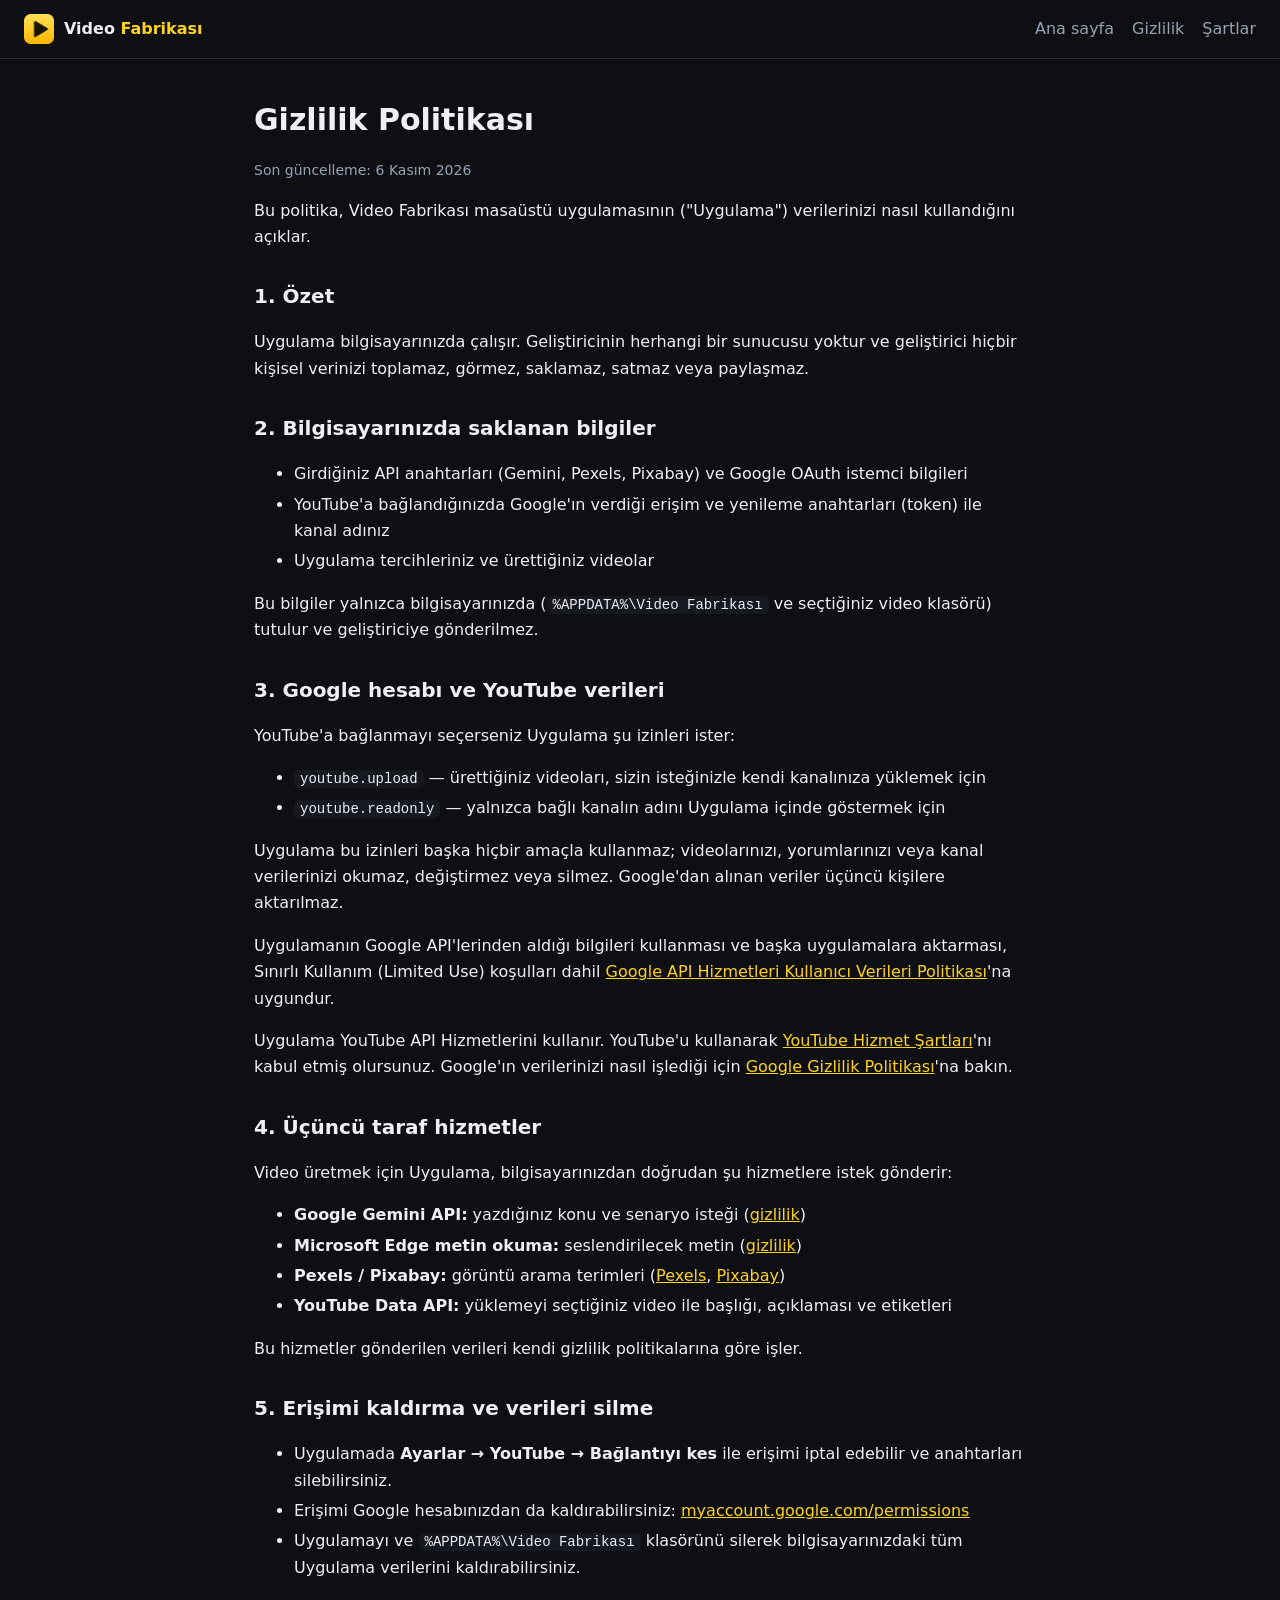
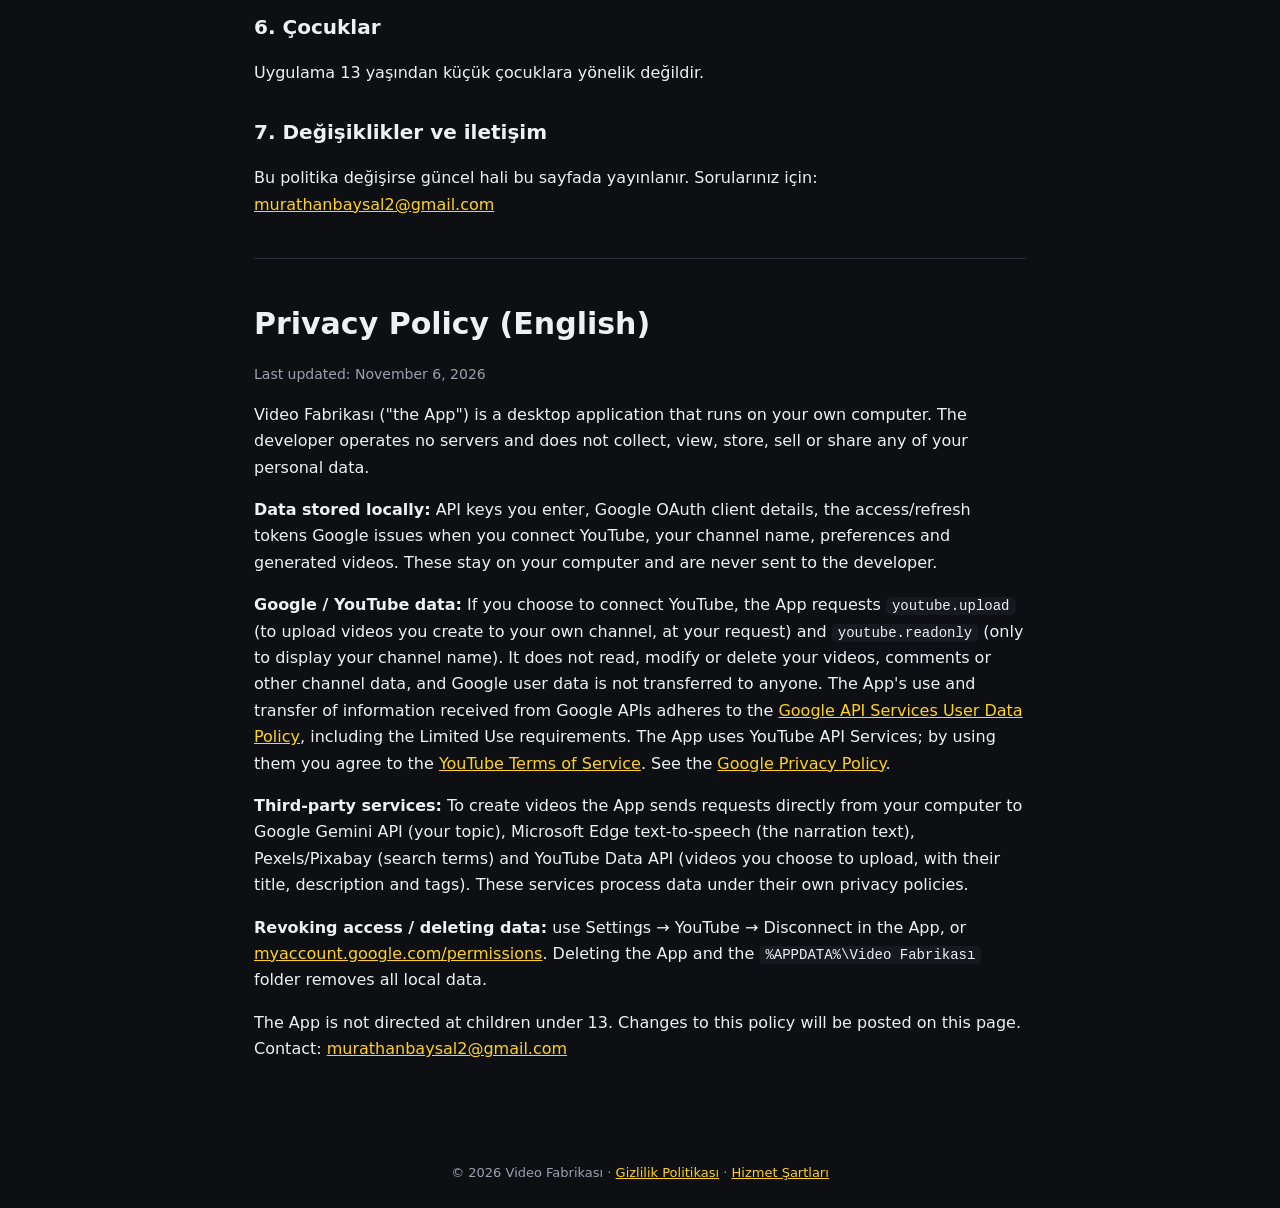
==== gizlilik.html @ 3fea80e7 "Video Fabrikası: ana sayfa, gizlilik politikası, hizmet şartları Co-Authored-By: Claude Opus 5.5 <no" ====
<!DOCTYPE html>
<html lang="tr">
<head>
<meta charset="utf-8"><meta name="viewport" content="width=device-width,initial-scale=1">
<title>Gizlilik Politikası — Video Fabrikası</title><link rel="icon" href="icon.png"><link rel="stylesheet" href="style.css">
</head>
<body>
<header><img src="icon.png" alt=""><a href="./">Video <b>Fabrikası</b></a><nav><a href="./">Ana sayfa</a><a href="gizlilik.html">Gizlilik</a><a href="sartlar.html">Şartlar</a></nav></header>
<main>
<h1>Gizlilik Politikası</h1>
<p class="muted">Son güncelleme: 6 Kasım 2026</p>
<p>Bu politika, Video Fabrikası masaüstü uygulamasının ("Uygulama") verilerinizi nasıl kullandığını açıklar.</p>

<h2>1. Özet</h2>
<p>Uygulama bilgisayarınızda çalışır. Geliştiricinin herhangi bir sunucusu yoktur ve geliştirici hiçbir kişisel verinizi toplamaz, görmez, saklamaz, satmaz veya paylaşmaz.</p>

<h2>2. Bilgisayarınızda saklanan bilgiler</h2>
<ul>
<li>Girdiğiniz API anahtarları (Gemini, Pexels, Pixabay) ve Google OAuth istemci bilgileri</li>
<li>YouTube'a bağlandığınızda Google'ın verdiği erişim ve yenileme anahtarları (token) ile kanal adınız</li>
<li>Uygulama tercihleriniz ve ürettiğiniz videolar</li>
</ul>
<p>Bu bilgiler yalnızca bilgisayarınızda (<code>%APPDATA%\Video Fabrikası</code> ve seçtiğiniz video klasörü) tutulur ve geliştiriciye gönderilmez.</p>

<h2>3. Google hesabı ve YouTube verileri</h2>
<p>YouTube'a bağlanmayı seçerseniz Uygulama şu izinleri ister:</p>
<ul>
<li><code>youtube.upload</code> — ürettiğiniz videoları, sizin isteğinizle kendi kanalınıza yüklemek için</li>
<li><code>youtube.readonly</code> — yalnızca bağlı kanalın adını Uygulama içinde göstermek için</li>
</ul>
<p>Uygulama bu izinleri başka hiçbir amaçla kullanmaz; videolarınızı, yorumlarınızı veya kanal verilerinizi okumaz, değiştirmez veya silmez. Google'dan alınan veriler üçüncü kişilere aktarılmaz.</p>
<p>Uygulamanın Google API'lerinden aldığı bilgileri kullanması ve başka uygulamalara aktarması, Sınırlı Kullanım (Limited Use) koşulları dahil <a href="https://developers.google.com/terms/api-services-user-data-policy">Google API Hizmetleri Kullanıcı Verileri Politikası</a>'na uygundur.</p>
<p>Uygulama YouTube API Hizmetlerini kullanır. YouTube'u kullanarak <a href="https://www.youtube.com/t/terms">YouTube Hizmet Şartları</a>'nı kabul etmiş olursunuz. Google'ın verilerinizi nasıl işlediği için <a href="https://policies.google.com/privacy">Google Gizlilik Politikası</a>'na bakın.</p>

<h2>4. Üçüncü taraf hizmetler</h2>
<p>Video üretmek için Uygulama, bilgisayarınızdan doğrudan şu hizmetlere istek gönderir:</p>
<ul>
<li><b>Google Gemini API:</b> yazdığınız konu ve senaryo isteği (<a href="https://policies.google.com/privacy">gizlilik</a>)</li>
<li><b>Microsoft Edge metin okuma:</b> seslendirilecek metin (<a href="https://privacy.microsoft.com/">gizlilik</a>)</li>
<li><b>Pexels / Pixabay:</b> görüntü arama terimleri (<a href="https://www.pexels.com/privacy-policy/">Pexels</a>, <a href="https://pixabay.com/service/privacy/">Pixabay</a>)</li>
<li><b>YouTube Data API:</b> yüklemeyi seçtiğiniz video ile başlığı, açıklaması ve etiketleri</li>
</ul>
<p>Bu hizmetler gönderilen verileri kendi gizlilik politikalarına göre işler.</p>

<h2>5. Erişimi kaldırma ve verileri silme</h2>
<ul>
<li>Uygulamada <b>Ayarlar → YouTube → Bağlantıyı kes</b> ile erişimi iptal edebilir ve anahtarları silebilirsiniz.</li>
<li>Erişimi Google hesabınızdan da kaldırabilirsiniz: <a href="https://myaccount.google.com/permissions">myaccount.google.com/permissions</a></li>
<li>Uygulamayı ve <code>%APPDATA%\Video Fabrikası</code> klasörünü silerek bilgisayarınızdaki tüm Uygulama verilerini kaldırabilirsiniz.</li>
</ul>

<h2>6. Çocuklar</h2>
<p>Uygulama 13 yaşından küçük çocuklara yönelik değildir.</p>

<h2>7. Değişiklikler ve iletişim</h2>
<p>Bu politika değişirse güncel hali bu sayfada yayınlanır. Sorularınız için: <a href="mailto:murathanbaysal2@gmail.com">murathanbaysal2@gmail.com</a></p>

<hr>
<h1 lang="en">Privacy Policy (English)</h1>
<div lang="en">
<p class="muted">Last updated: November 6, 2026</p>
<p>Video Fabrikası ("the App") is a desktop application that runs on your own computer. The developer operates no servers and does not collect, view, store, sell or share any of your personal data.</p>
<p><b>Data stored locally:</b> API keys you enter, Google OAuth client details, the access/refresh tokens Google issues when you connect YouTube, your channel name, preferences and generated videos. These stay on your computer and are never sent to the developer.</p>
<p><b>Google / YouTube data:</b> If you choose to connect YouTube, the App requests <code>youtube.upload</code> (to upload videos you create to your own channel, at your request) and <code>youtube.readonly</code> (only to display your channel name). It does not read, modify or delete your videos, comments or other channel data, and Google user data is not transferred to anyone. The App's use and transfer of information received from Google APIs adheres to the <a href="https://developers.google.com/terms/api-services-user-data-policy">Google API Services User Data Policy</a>, including the Limited Use requirements. The App uses YouTube API Services; by using them you agree to the <a href="https://www.youtube.com/t/terms">YouTube Terms of Service</a>. See the <a href="https://policies.google.com/privacy">Google Privacy Policy</a>.</p>
<p><b>Third-party services:</b> To create videos the App sends requests directly from your computer to Google Gemini API (your topic), Microsoft Edge text-to-speech (the narration text), Pexels/Pixabay (search terms) and YouTube Data API (videos you choose to upload, with their title, description and tags). These services process data under their own privacy policies.</p>
<p><b>Revoking access / deleting data:</b> use Settings → YouTube → Disconnect in the App, or <a href="https://myaccount.google.com/permissions">myaccount.google.com/permissions</a>. Deleting the App and the <code>%APPDATA%\Video Fabrikası</code> folder removes all local data.</p>
<p>The App is not directed at children under 13. Changes to this policy will be posted on this page. Contact: <a href="mailto:murathanbaysal2@gmail.com">murathanbaysal2@gmail.com</a></p>
</div>
</main>
<footer>© 2026 Video Fabrikası · <a href="gizlilik.html">Gizlilik Politikası</a> · <a href="sartlar.html">Hizmet Şartları</a></footer>
</body>
</html>
---- style.css ----
:root{--bg:#0e0f13;--card:#171920;--line:#2a2e39;--text:#eef0f4;--muted:#9aa1b1;--accent:#ffd21f}
*{box-sizing:border-box}body{margin:0;background:var(--bg);color:var(--text);font:16px/1.65 "Segoe UI",system-ui,sans-serif}
header{border-bottom:1px solid var(--line);padding:14px 24px;display:flex;align-items:center;gap:10px;flex-wrap:wrap}
header img{width:30px;height:30px}header a{color:var(--text);text-decoration:none;font-weight:600}header b{color:var(--accent)}
nav{margin-left:auto;display:flex;gap:18px}nav a{color:var(--muted);font-weight:400}
main{max-width:820px;margin:0 auto;padding:36px 24px 60px}
h1{font-size:30px;margin:0 0 6px}h2{font-size:20px;margin:30px 0 8px}a{color:var(--accent)}
code{background:var(--card);padding:1px 6px;border-radius:5px;font-size:14px}
.muted{color:var(--muted);font-size:14px}.card{background:var(--card);border:1px solid var(--line);border-radius:14px;padding:18px 22px;margin:18px 0}
li{margin:4px 0}hr{border:0;border-top:1px solid var(--line);margin:40px 0}footer{text-align:center;color:var(--muted);font-size:13px;padding:24px}
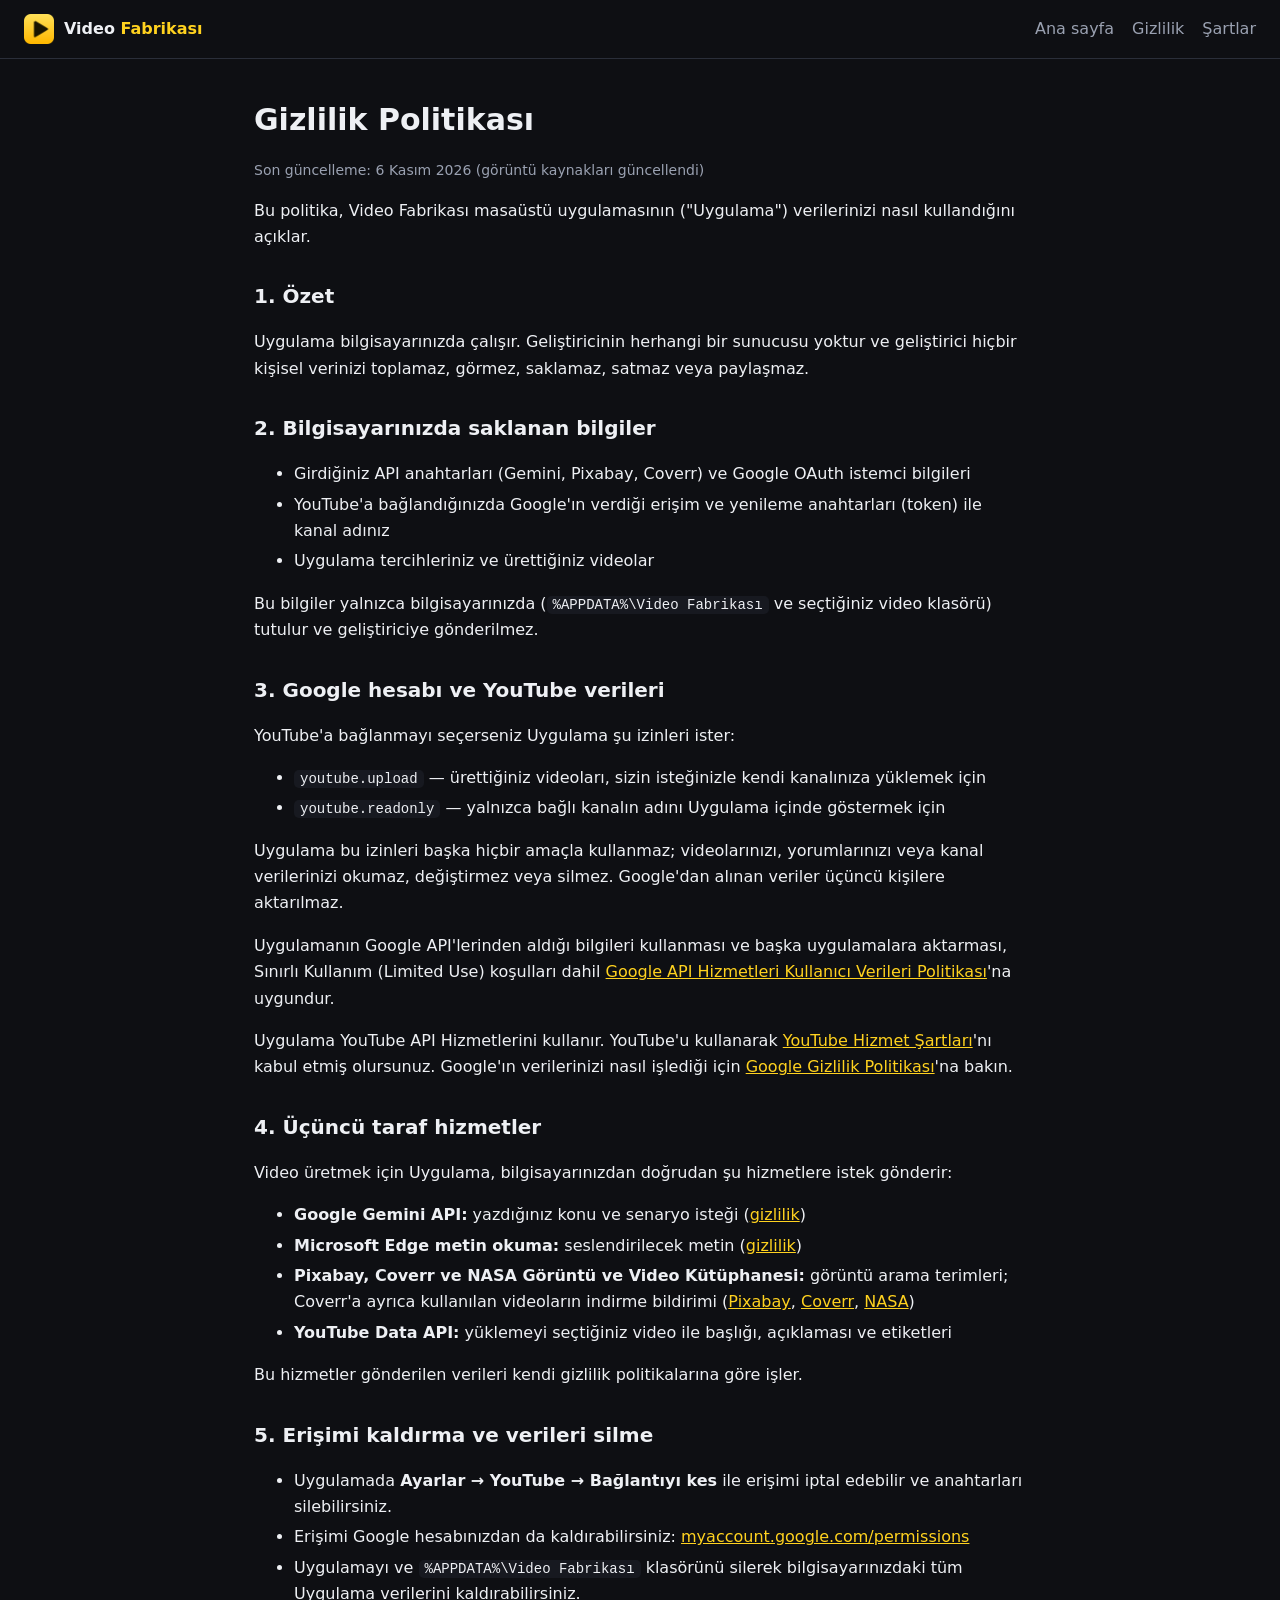
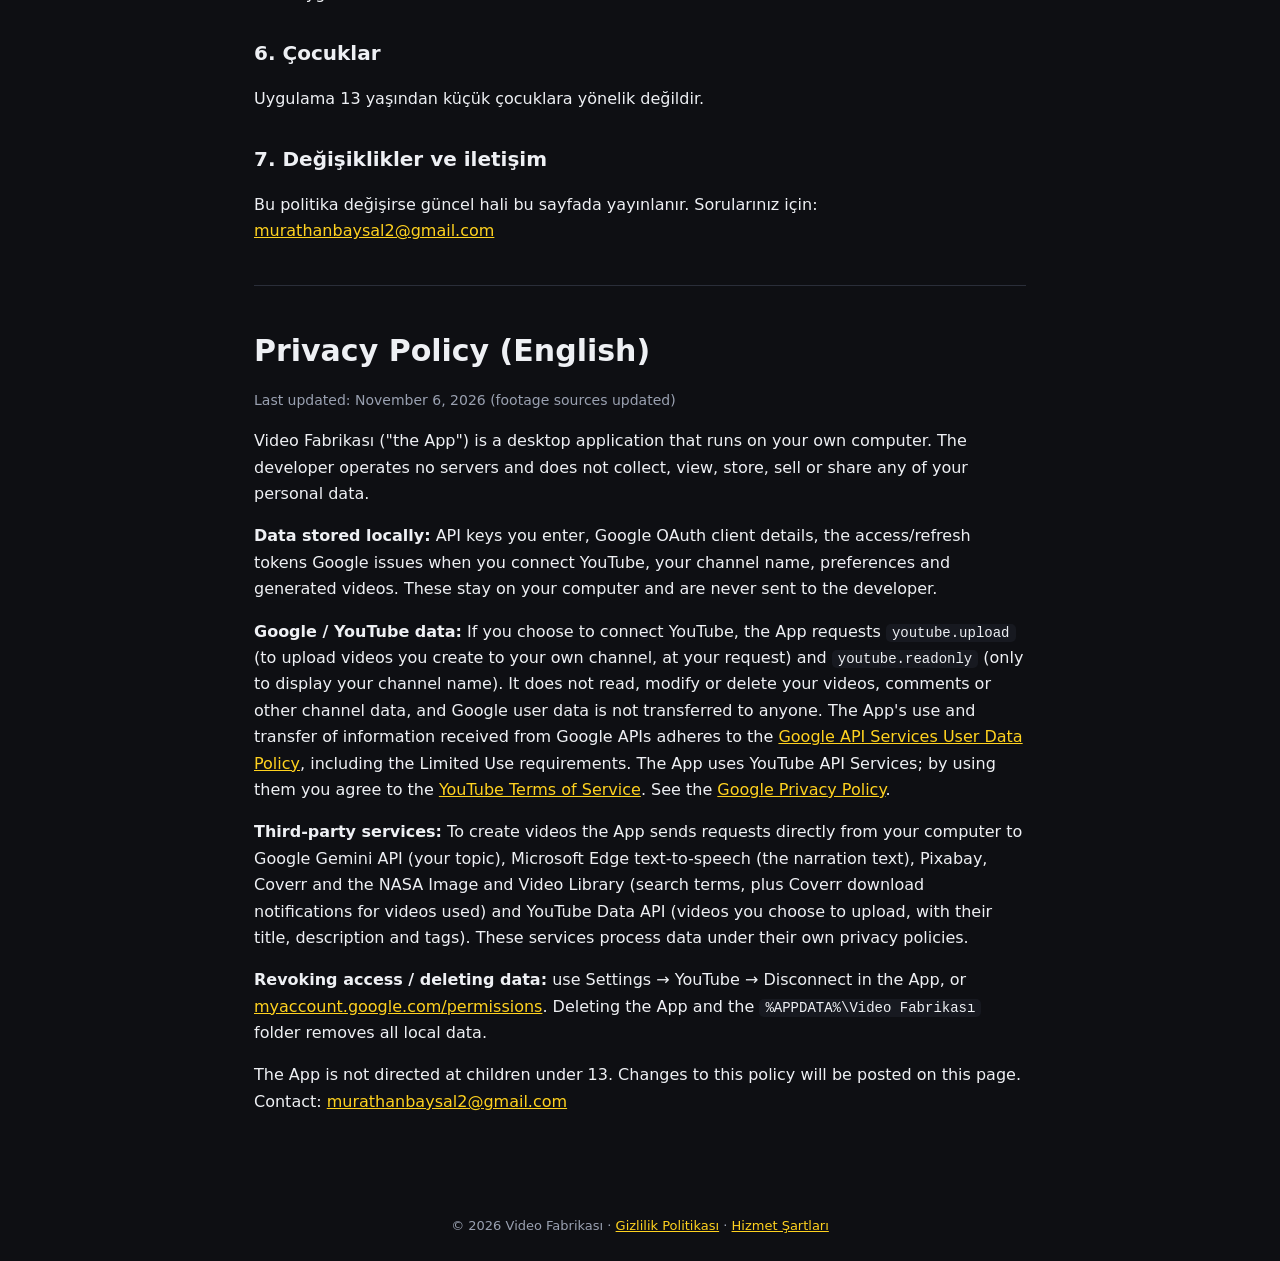
==== commit 4088c191: "Görüntü kaynakları güncellendi: Pexels kaldırıldı, Coverr ve NASA eklendi Co-Authored-By: Claude Opu" ====
--- a/gizlilik.html
+++ b/gizlilik.html
@@ -8,7 +8,7 @@
 <header><img src="icon.png" alt=""><a href="./">Video <b>Fabrikası</b></a><nav><a href="./">Ana sayfa</a><a href="gizlilik.html">Gizlilik</a><a href="sartlar.html">Şartlar</a></nav></header>
 <main>
 <h1>Gizlilik Politikası</h1>
-<p class="muted">Son güncelleme: 6 Kasım 2026</p>
+<p class="muted">Son güncelleme: 6 Kasım 2026 (görüntü kaynakları güncellendi)</p>
 <p>Bu politika, Video Fabrikası masaüstü uygulamasının ("Uygulama") verilerinizi nasıl kullandığını açıklar.</p>
 
 <h2>1. Özet</h2>
@@ -16,7 +16,7 @@
 
 <h2>2. Bilgisayarınızda saklanan bilgiler</h2>
 <ul>
-<li>Girdiğiniz API anahtarları (Gemini, Pexels, Pixabay) ve Google OAuth istemci bilgileri</li>
+<li>Girdiğiniz API anahtarları (Gemini, Pixabay, Coverr) ve Google OAuth istemci bilgileri</li>
 <li>YouTube'a bağlandığınızda Google'ın verdiği erişim ve yenileme anahtarları (token) ile kanal adınız</li>
 <li>Uygulama tercihleriniz ve ürettiğiniz videolar</li>
 </ul>
@@ -37,7 +37,7 @@
 <ul>
 <li><b>Google Gemini API:</b> yazdığınız konu ve senaryo isteği (<a href="https://policies.google.com/privacy">gizlilik</a>)</li>
 <li><b>Microsoft Edge metin okuma:</b> seslendirilecek metin (<a href="https://privacy.microsoft.com/">gizlilik</a>)</li>
-<li><b>Pexels / Pixabay:</b> görüntü arama terimleri (<a href="https://www.pexels.com/privacy-policy/">Pexels</a>, <a href="https://pixabay.com/service/privacy/">Pixabay</a>)</li>
+<li><b>Pixabay, Coverr ve NASA Görüntü ve Video Kütüphanesi:</b> görüntü arama terimleri; Coverr'a ayrıca kullanılan videoların indirme bildirimi (<a href="https://pixabay.com/service/privacy/">Pixabay</a>, <a href="https://coverr.co/privacy-policy">Coverr</a>, <a href="https://www.nasa.gov/privacy/">NASA</a>)</li>
 <li><b>YouTube Data API:</b> yüklemeyi seçtiğiniz video ile başlığı, açıklaması ve etiketleri</li>
 </ul>
 <p>Bu hizmetler gönderilen verileri kendi gizlilik politikalarına göre işler.</p>
@@ -58,11 +58,11 @@
 <hr>
 <h1 lang="en">Privacy Policy (English)</h1>
 <div lang="en">
-<p class="muted">Last updated: November 6, 2026</p>
+<p class="muted">Last updated: November 6, 2026 (footage sources updated)</p>
 <p>Video Fabrikası ("the App") is a desktop application that runs on your own computer. The developer operates no servers and does not collect, view, store, sell or share any of your personal data.</p>
 <p><b>Data stored locally:</b> API keys you enter, Google OAuth client details, the access/refresh tokens Google issues when you connect YouTube, your channel name, preferences and generated videos. These stay on your computer and are never sent to the developer.</p>
 <p><b>Google / YouTube data:</b> If you choose to connect YouTube, the App requests <code>youtube.upload</code> (to upload videos you create to your own channel, at your request) and <code>youtube.readonly</code> (only to display your channel name). It does not read, modify or delete your videos, comments or other channel data, and Google user data is not transferred to anyone. The App's use and transfer of information received from Google APIs adheres to the <a href="https://developers.google.com/terms/api-services-user-data-policy">Google API Services User Data Policy</a>, including the Limited Use requirements. The App uses YouTube API Services; by using them you agree to the <a href="https://www.youtube.com/t/terms">YouTube Terms of Service</a>. See the <a href="https://policies.google.com/privacy">Google Privacy Policy</a>.</p>
-<p><b>Third-party services:</b> To create videos the App sends requests directly from your computer to Google Gemini API (your topic), Microsoft Edge text-to-speech (the narration text), Pexels/Pixabay (search terms) and YouTube Data API (videos you choose to upload, with their title, description and tags). These services process data under their own privacy policies.</p>
+<p><b>Third-party services:</b> To create videos the App sends requests directly from your computer to Google Gemini API (your topic), Microsoft Edge text-to-speech (the narration text), Pixabay, Coverr and the NASA Image and Video Library (search terms, plus Coverr download notifications for videos used) and YouTube Data API (videos you choose to upload, with their title, description and tags). These services process data under their own privacy policies.</p>
 <p><b>Revoking access / deleting data:</b> use Settings → YouTube → Disconnect in the App, or <a href="https://myaccount.google.com/permissions">myaccount.google.com/permissions</a>. Deleting the App and the <code>%APPDATA%\Video Fabrikası</code> folder removes all local data.</p>
 <p>The App is not directed at children under 13. Changes to this policy will be posted on this page. Contact: <a href="mailto:murathanbaysal2@gmail.com">murathanbaysal2@gmail.com</a></p>
 </div>
